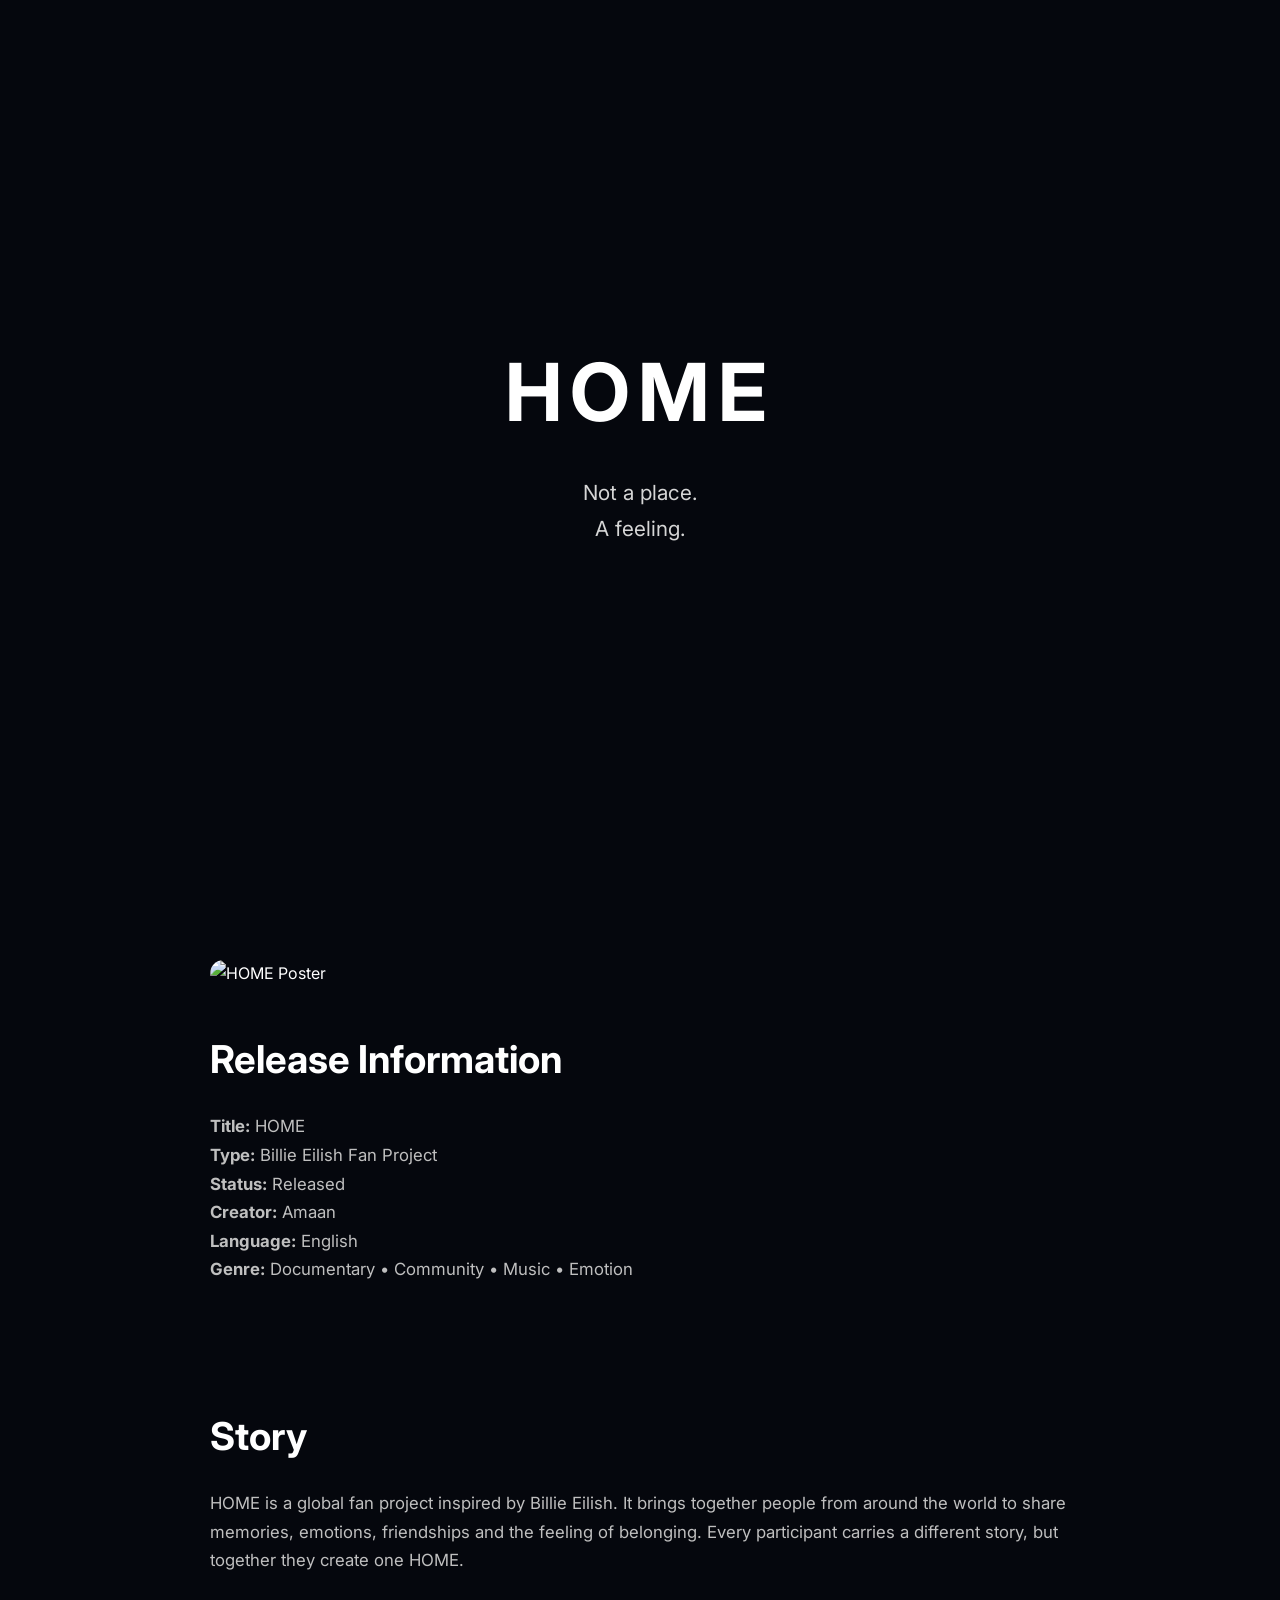
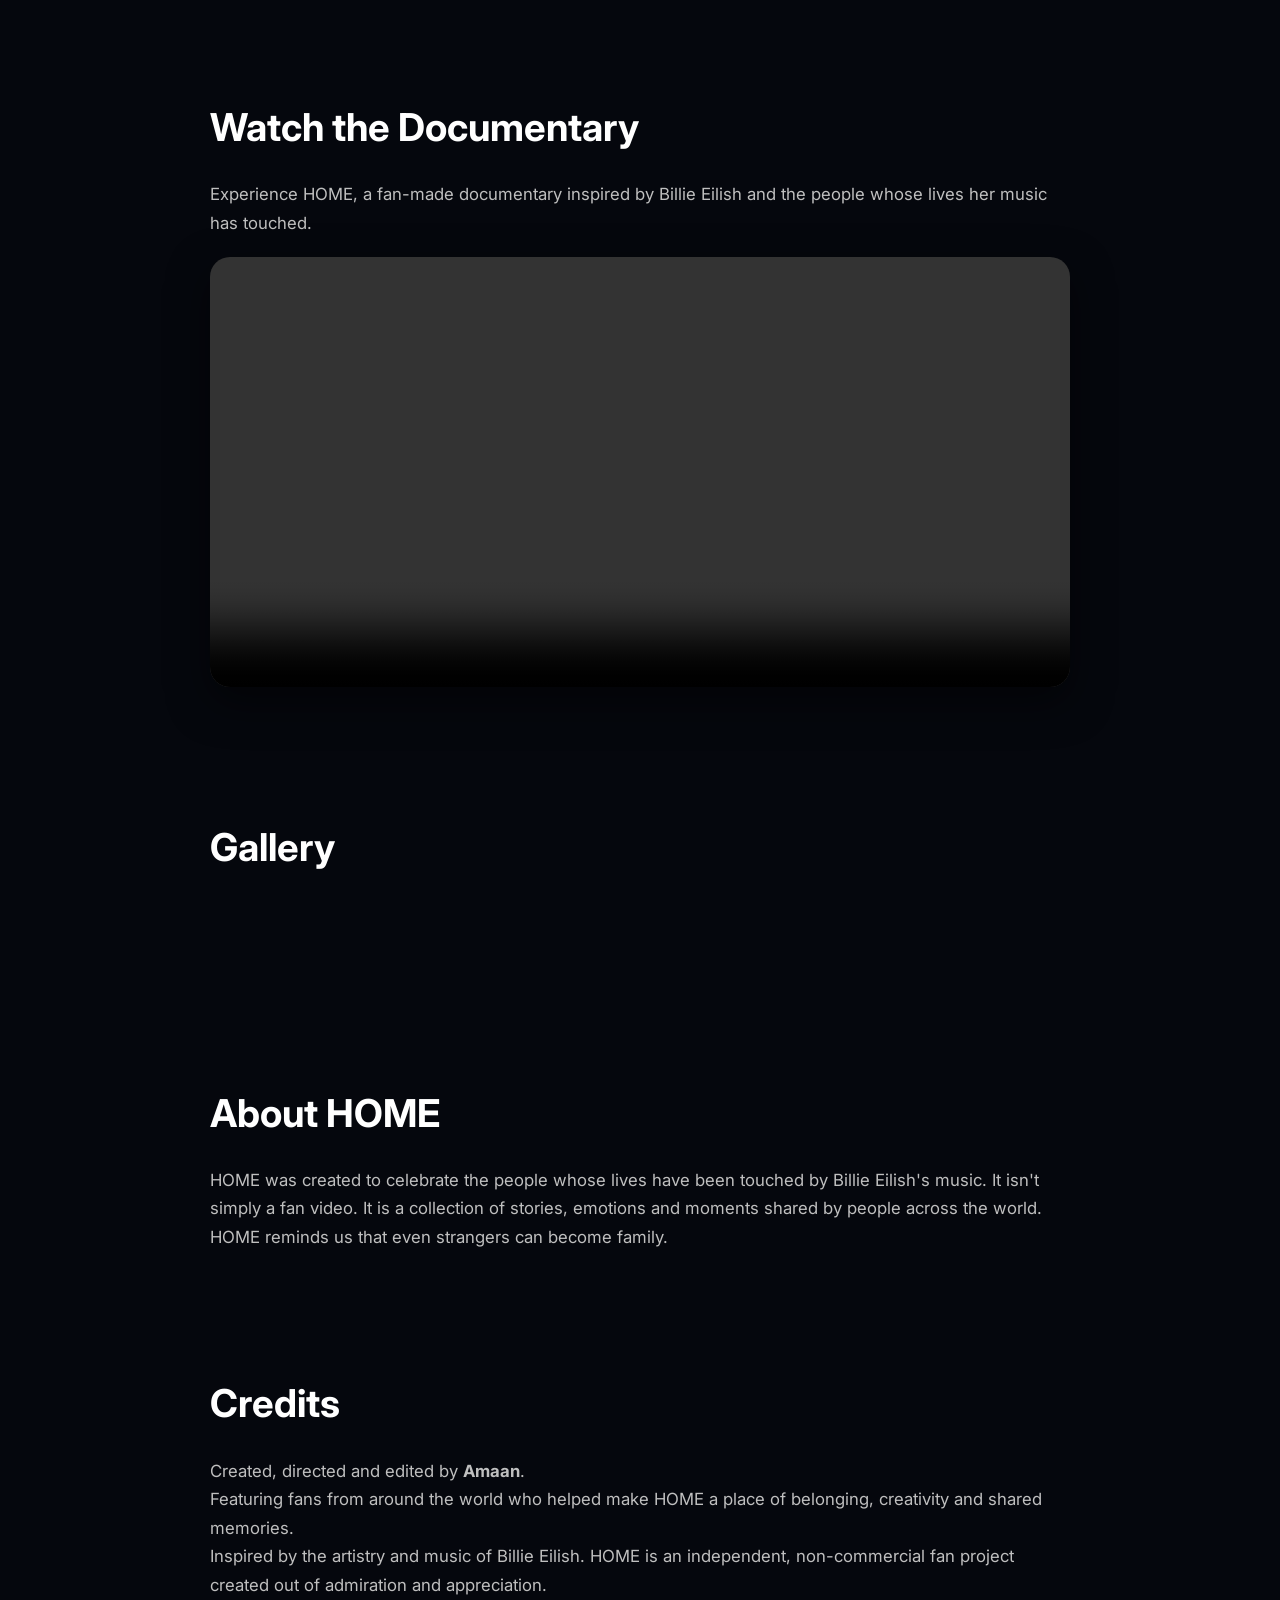
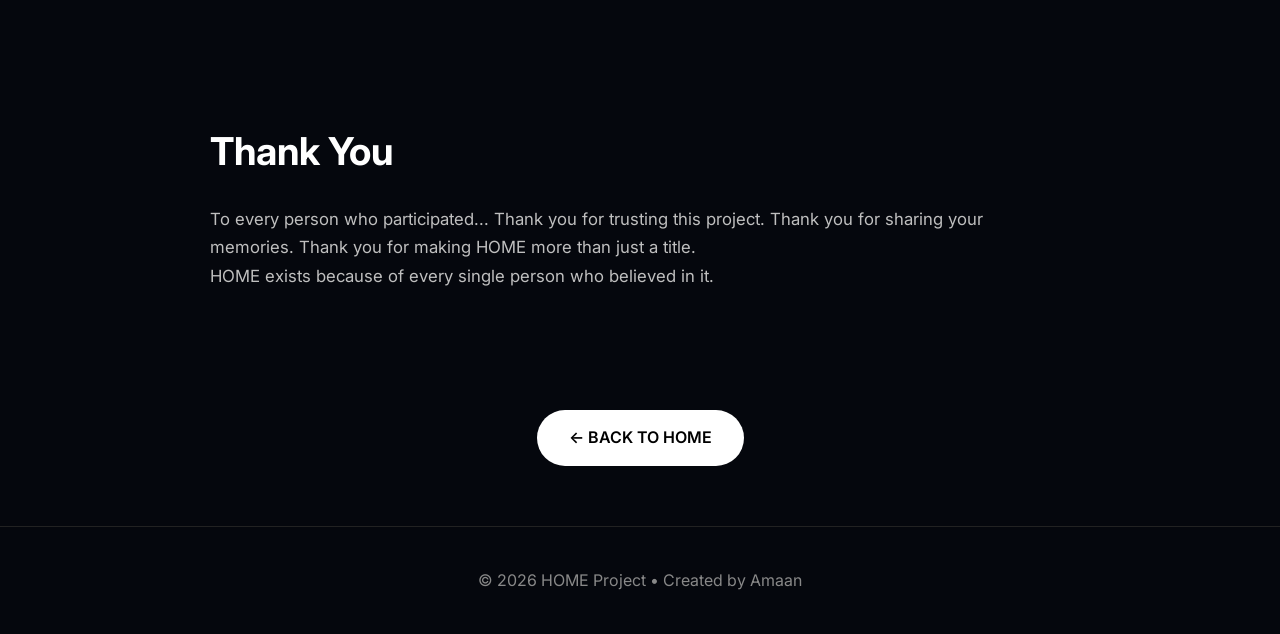
==== home1.html @ 4dfe9a0b "Upload HOME website files" ====
<!DOCTYPE html>
<html lang="en">

<head>
    <meta charset="UTF-8">
    <meta name="viewport" content="width=device-width, initial-scale=1.0">
    <title>HOME | Official Project</title>

    <link rel="stylesheet" href="style.css">

    <link rel="preconnect" href="https://fonts.googleapis.com">
    <link rel="preconnect" href="https://fonts.gstatic.com" crossorigin>

    <link href="https://fonts.googleapis.com/css2?family=Inter:wght@300;400;600;700;900&display=swap" rel="stylesheet">
</head>

<body>

    <header class="hero">

        <div class="overlay">

            <h1>HOME</h1>

            <p>
                Not a place.<br>
                A feeling.
            </p>

        </div>

    </header>

    <section class="section">

        <img src="assets/home q poster.jpg" alt="HOME Poster"
            style="width:100%; border-radius:18px; margin-bottom:40px;">

        <h2>Release Information</h2>

        <p><strong>Title:</strong> HOME</p>

        <p><strong>Type:</strong> Billie Eilish Fan Project</p>

        <p><strong>Status:</strong> Released</p>

        <p><strong>Creator:</strong> Amaan</p>

        <p><strong>Language:</strong> English</p>

        <p><strong>Genre:</strong> Documentary • Community • Music • Emotion</p>

    </section>

    <section class="section">

        <h2>Story</h2>

        <p>

            HOME is a global fan project inspired by Billie Eilish.

            It brings together people from around the world to share
            memories, emotions, friendships and the feeling of belonging.

            Every participant carries a different story,
            but together they create one HOME.

        </p>

    </section>

    <section class="section">

        <h2>Watch the Documentary</h2>
        <p>
            Experience HOME, a fan-made documentary inspired by Billie Eilish and the people whose lives her music has
            touched.
        </p>

        <video controls width="100%">
            <source src="assets/HOME documentary.mp4" type="video/mp4">
            Your browser does not support the video tag.
        </video>

    </section>

    <section class="section">

        <h2>Gallery</h2>

        <div class="gallery">

            <img src="assets/AMAAN.jpg" alt="">
            <img src="assets/reya.jpg" alt="">
            <img src="assets/grace.jpg" alt="">
            <img src="assets/shravni.jpg" alt="">
            <img src="assets/afiya.jpg" alt="">
            <img src="assets/muskaan.jpg" alt="">
            <img src="assets/saeed.jpg" alt="">
            <img src="assets/maya.jpg" alt="">
            <img src="assets/prisa.jpg" alt="">
            <img src="assets/purbasha.jpg" alt="">
            <img src="assets/billu.jpg" alt="">

        </div>

    </section>

    <section class="section">

        <h2>About HOME</h2>

        <p>

            HOME was created to celebrate the people whose lives
            have been touched by Billie Eilish's music.

            It isn't simply a fan video.

            It is a collection of stories,
            emotions and moments shared by people across the world.

            HOME reminds us that even strangers can become family.

        </p>

    </section>
    <section class="section">

        <h2>Credits</h2>

        <p>
            Created, directed and edited by <strong>Amaan</strong>.
        </p>

        <p>
            Featuring fans from around the world who helped make HOME
            a place of belonging, creativity and shared memories.
        </p>

        <p>
            Inspired by the artistry and music of Billie Eilish.
            HOME is an independent, non-commercial fan project created
            out of admiration and appreciation.
        </p>

    </section>

    <section class="section">

        <h2>Thank You</h2>

        <p>

            To every person who participated...

            Thank you for trusting this project.

            Thank you for sharing your memories.

            Thank you for making HOME more than just a title.

        </p>

        <p>

            HOME exists because of every single person
            who believed in it.

        </p>

    </section>

    <section class="section" style="text-align:center;">

        <a href="index.html" class="btn">

            ← BACK TO HOME

        </a>

    </section>

    <footer>

        <p>
            © 2026 HOME Project • Created by Amaan
        </p>

    </footer>

    <script src="script.js"></script>

</body>

</html>
---- style.css ----
* {
    margin: 0;
    padding: 0;
    box-sizing: border-box;
}

html {
    scroll-behavior: smooth;
}

body {
    font-family: 'Inter', sans-serif;
    background: #05070d;
    color: white;
    line-height: 1.7;
}

.hero {
    height: 100vh;
    background: linear-gradient(rgba(5,7,13,0.6), rgba(5,7,13,0.9)),
                url("assets/OCEAN.jpg");
    background-size: cover;
    background-position: center;
    display: flex;
    align-items: center;
    justify-content: center;
    text-align: center;
}

.overlay h1 {
    font-size: 5rem;
    letter-spacing: 8px;
    margin-bottom: 15px;
}

.overlay p {
    font-size: 1.3rem;
    color: #d6d6d6;
    margin-bottom: 30px;
}

.btn {
    display: inline-block;
    padding: 14px 32px;
    background: white;
    color: black;
    text-decoration: none;
    border-radius: 50px;
    font-weight: 600;
    transition: 0.3s;
}

.btn:hover {
    transform: translateY(-3px);
    background: #d9d9d9;
}

.section {
    max-width: 900px;
    margin: auto;
    padding: 60px 20px;
}

.section h2 {
    font-size: 2.4rem;
    margin-bottom: 20px;
}

.section p {
    color: #bfbfbf;
    font-size: 1.05rem;
}

video {
    width: 100%;
    border-radius: 16px;
    margin-top: 20px;
}

.timeline {
    display: flex;
    flex-direction: column;
    gap: 20px;
    margin-top: 30px;
}

.timeline div {
    background: #111827;
    padding: 20px;
    border-radius: 12px;
    border-left: 4px solid #4f8cff;
    transition: 0.3s;
}

.timeline div:hover {
    transform: translateX(10px);
}

.join {
    text-align: center;
}

footer {
    text-align: center;
    padding: 40px 20px;
    color: #888;
    border-top: 1px solid #222;
}

@media (max-width: 768px) {
    .overlay h1 {
        font-size: 3rem;
    }

    .overlay p {
        font-size: 1rem;
    }

    .section h2 {
        font-size: 2rem;
    }
}

.timeline a {
    display: block;
    padding: 20px;
    color: white;
    text-decoration: none;
    background: rgba(255,255,255,0.05);
    border-left: 4px solid #3ba8ff;
    border-radius: 12px;
    margin-bottom: 15px;
}
video {
    width: 100%;
    border-radius: 20px;
    box-shadow: 0 15px 40px rgba(0,0,0,0.5);
    margin-top: 20px;
}
.gallery {
    display: grid;
    grid-template-columns: repeat(auto-fit, minmax(220px, 1fr));
    gap: 20px;
    margin-top: 20px;
}

.gallery img {
    width: 100%;
    border-radius: 15px;
    display: block;
    transition: transform 0.3s ease;
}

.gallery img:hover {
    transform: scale(1.03);
}
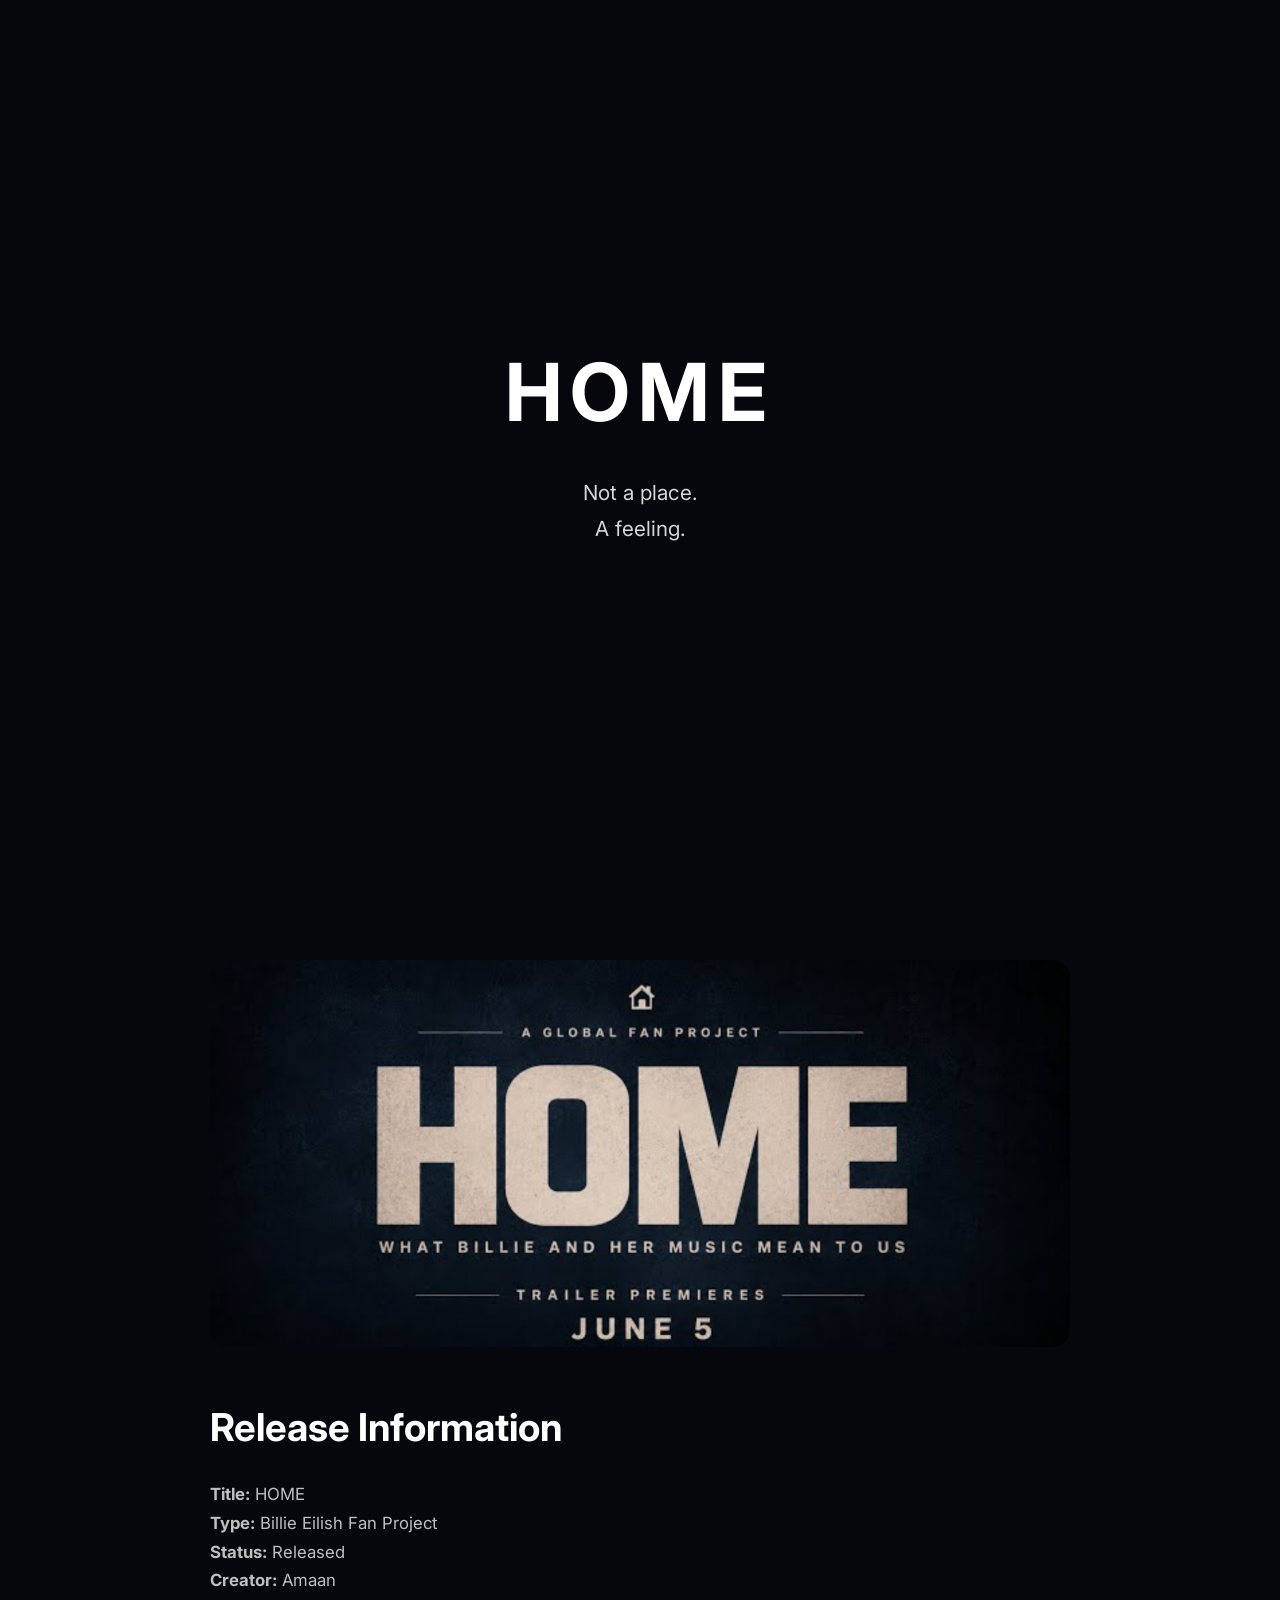
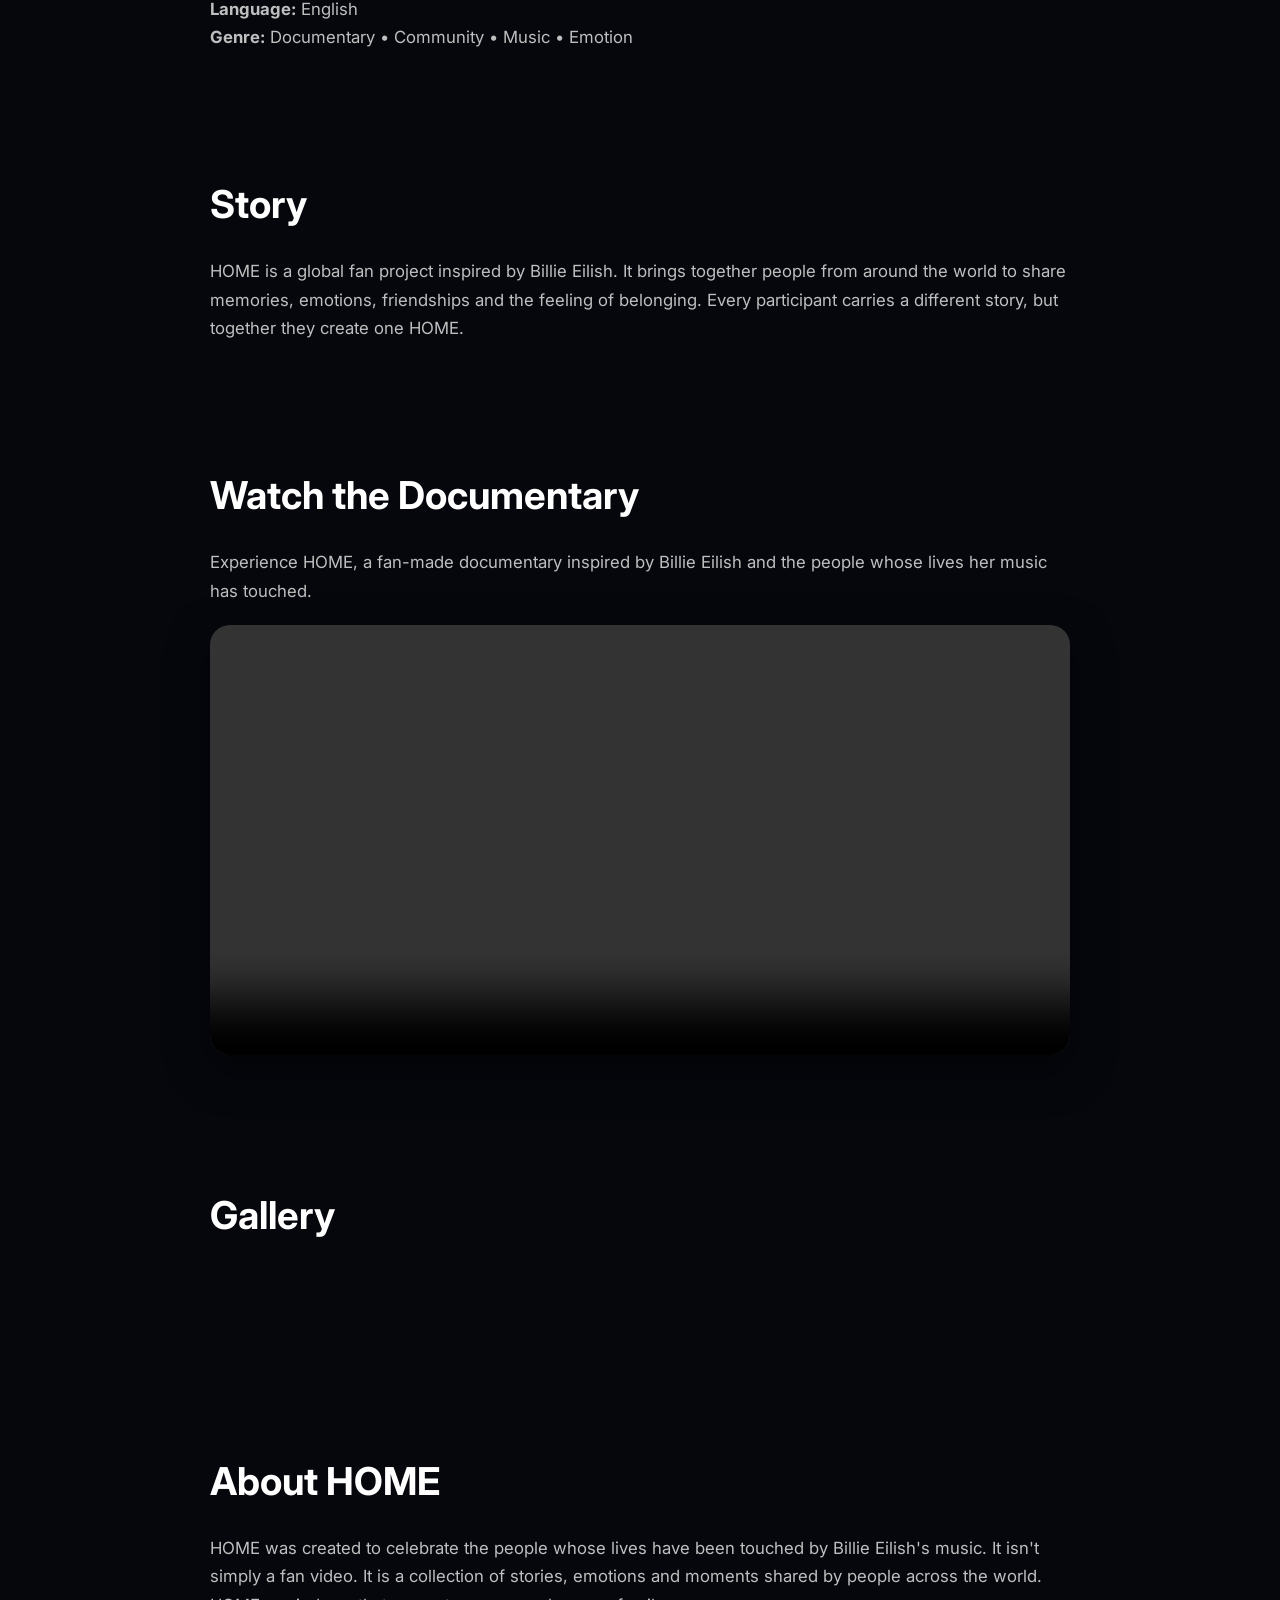
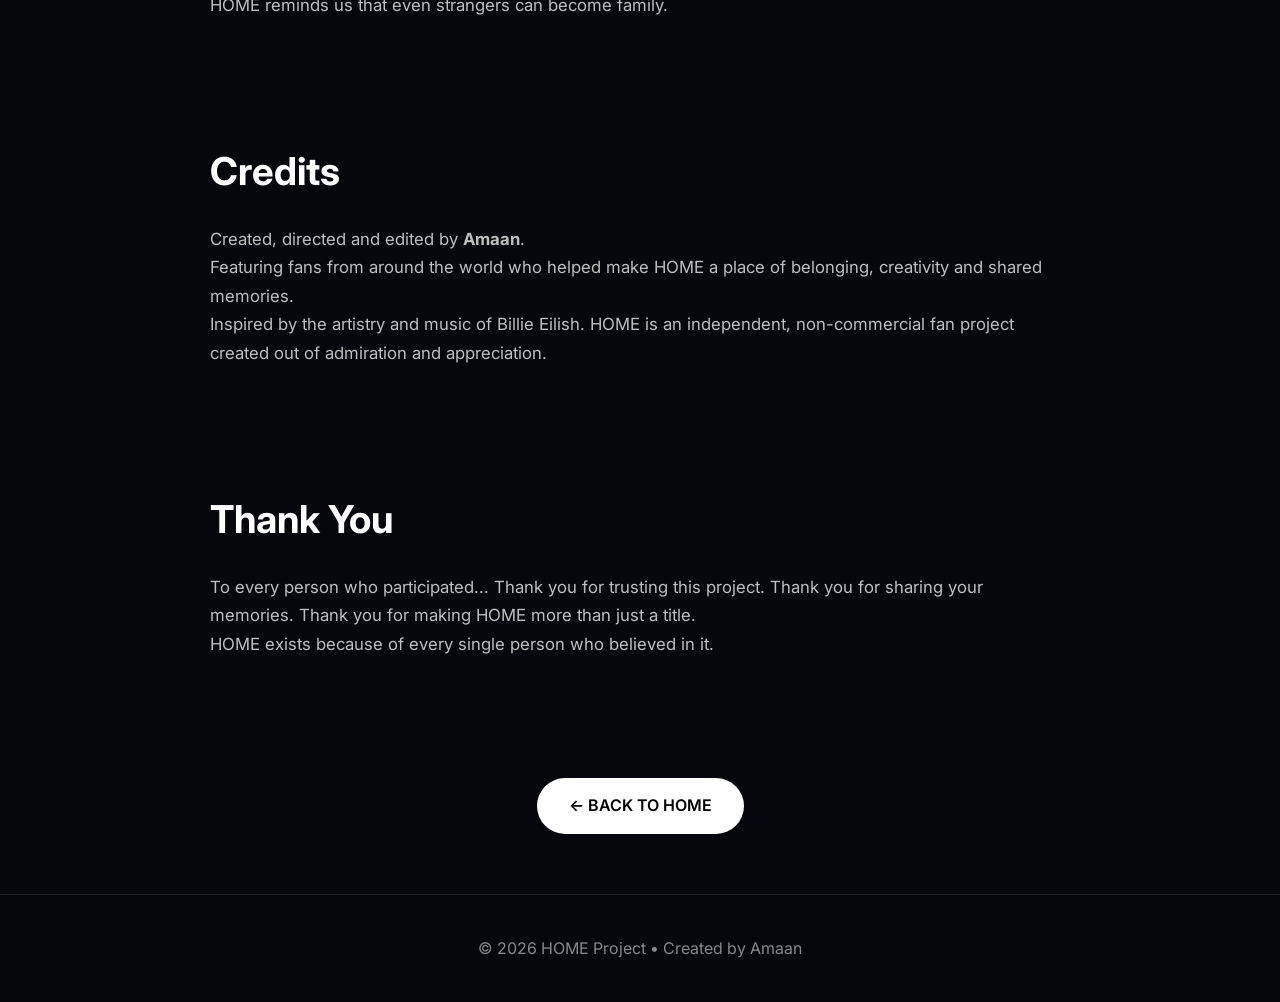
==== commit e1c89591: "Update home1.html" ====
--- a/home1.html
+++ b/home1.html
@@ -33,7 +33,7 @@
 
     <section class="section">
 
-        <img src="assets/home q poster.jpg" alt="HOME Poster"
+        <img src="home q poster.jpg" alt="HOME Poster"
             style="width:100%; border-radius:18px; margin-bottom:40px;">
 
         <h2>Release Information</h2>
@@ -194,4 +194,4 @@
 
 </body>
 
-</html>+</html>
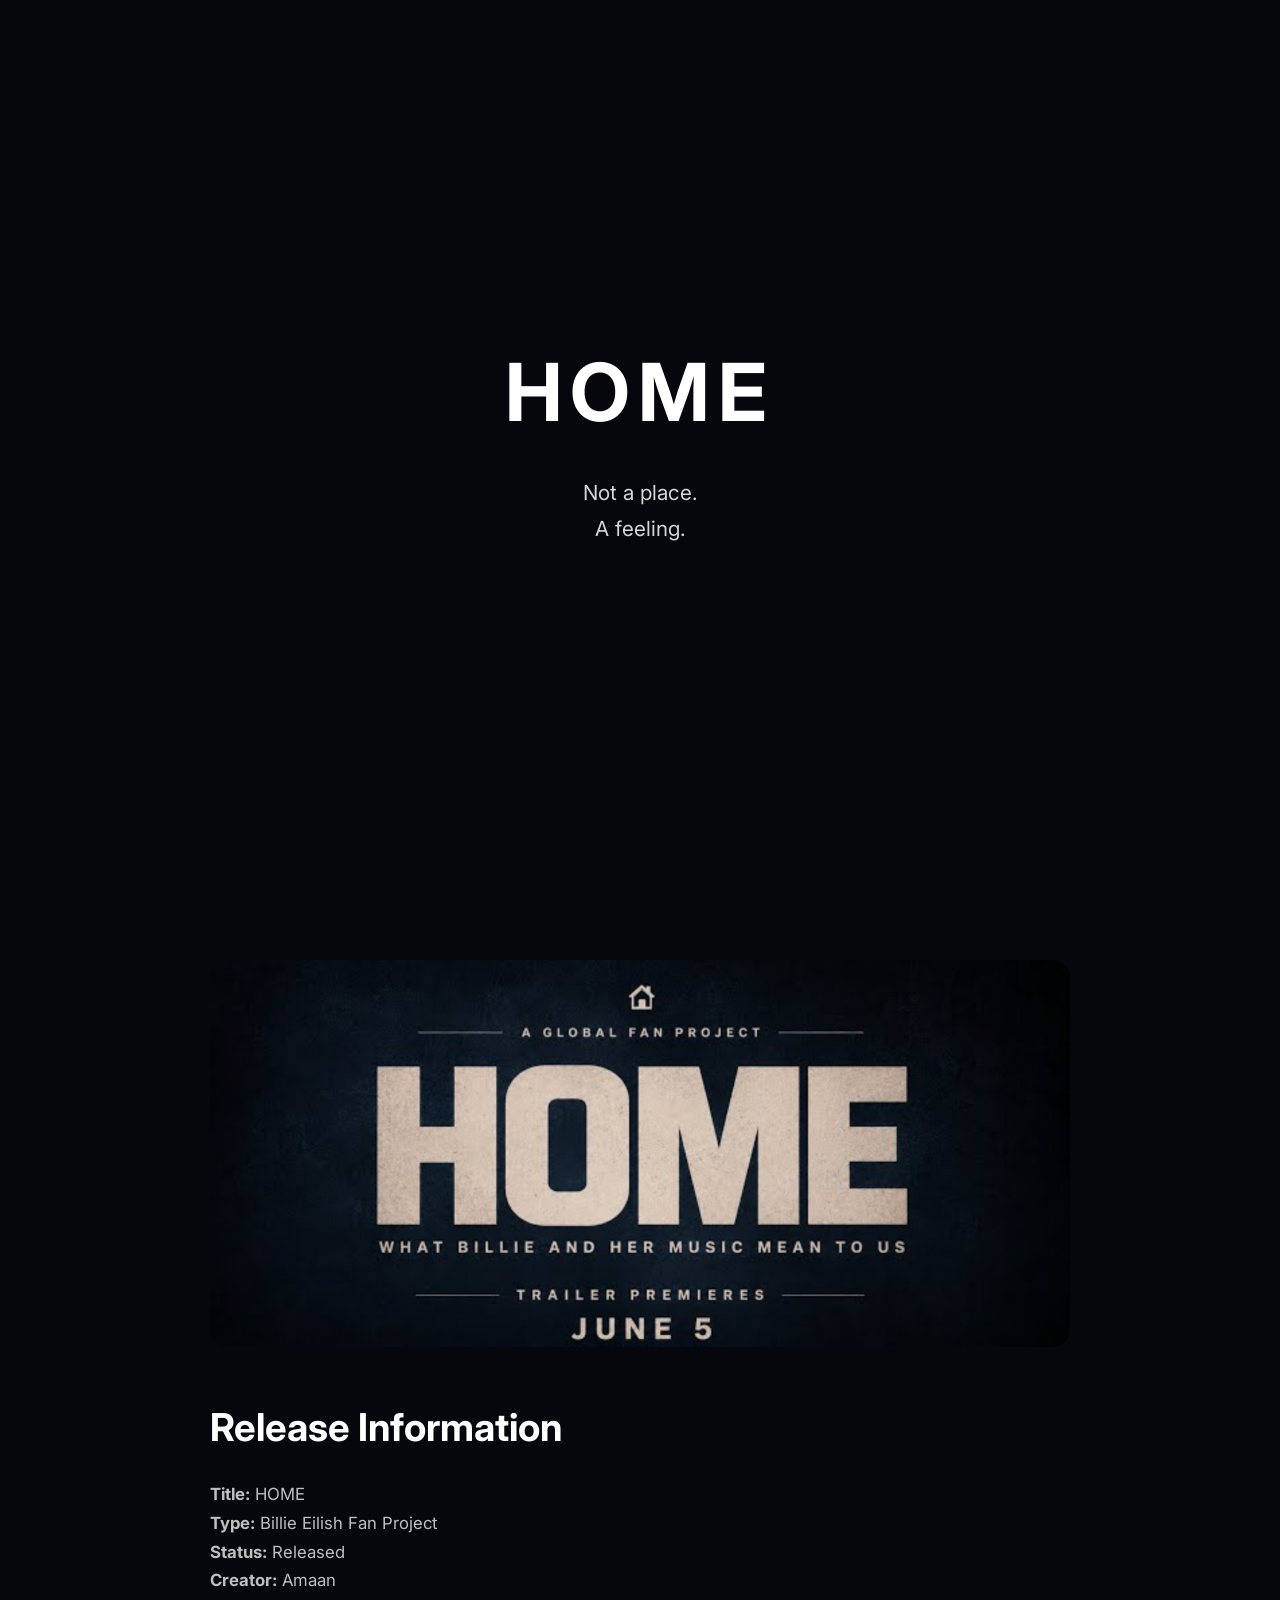
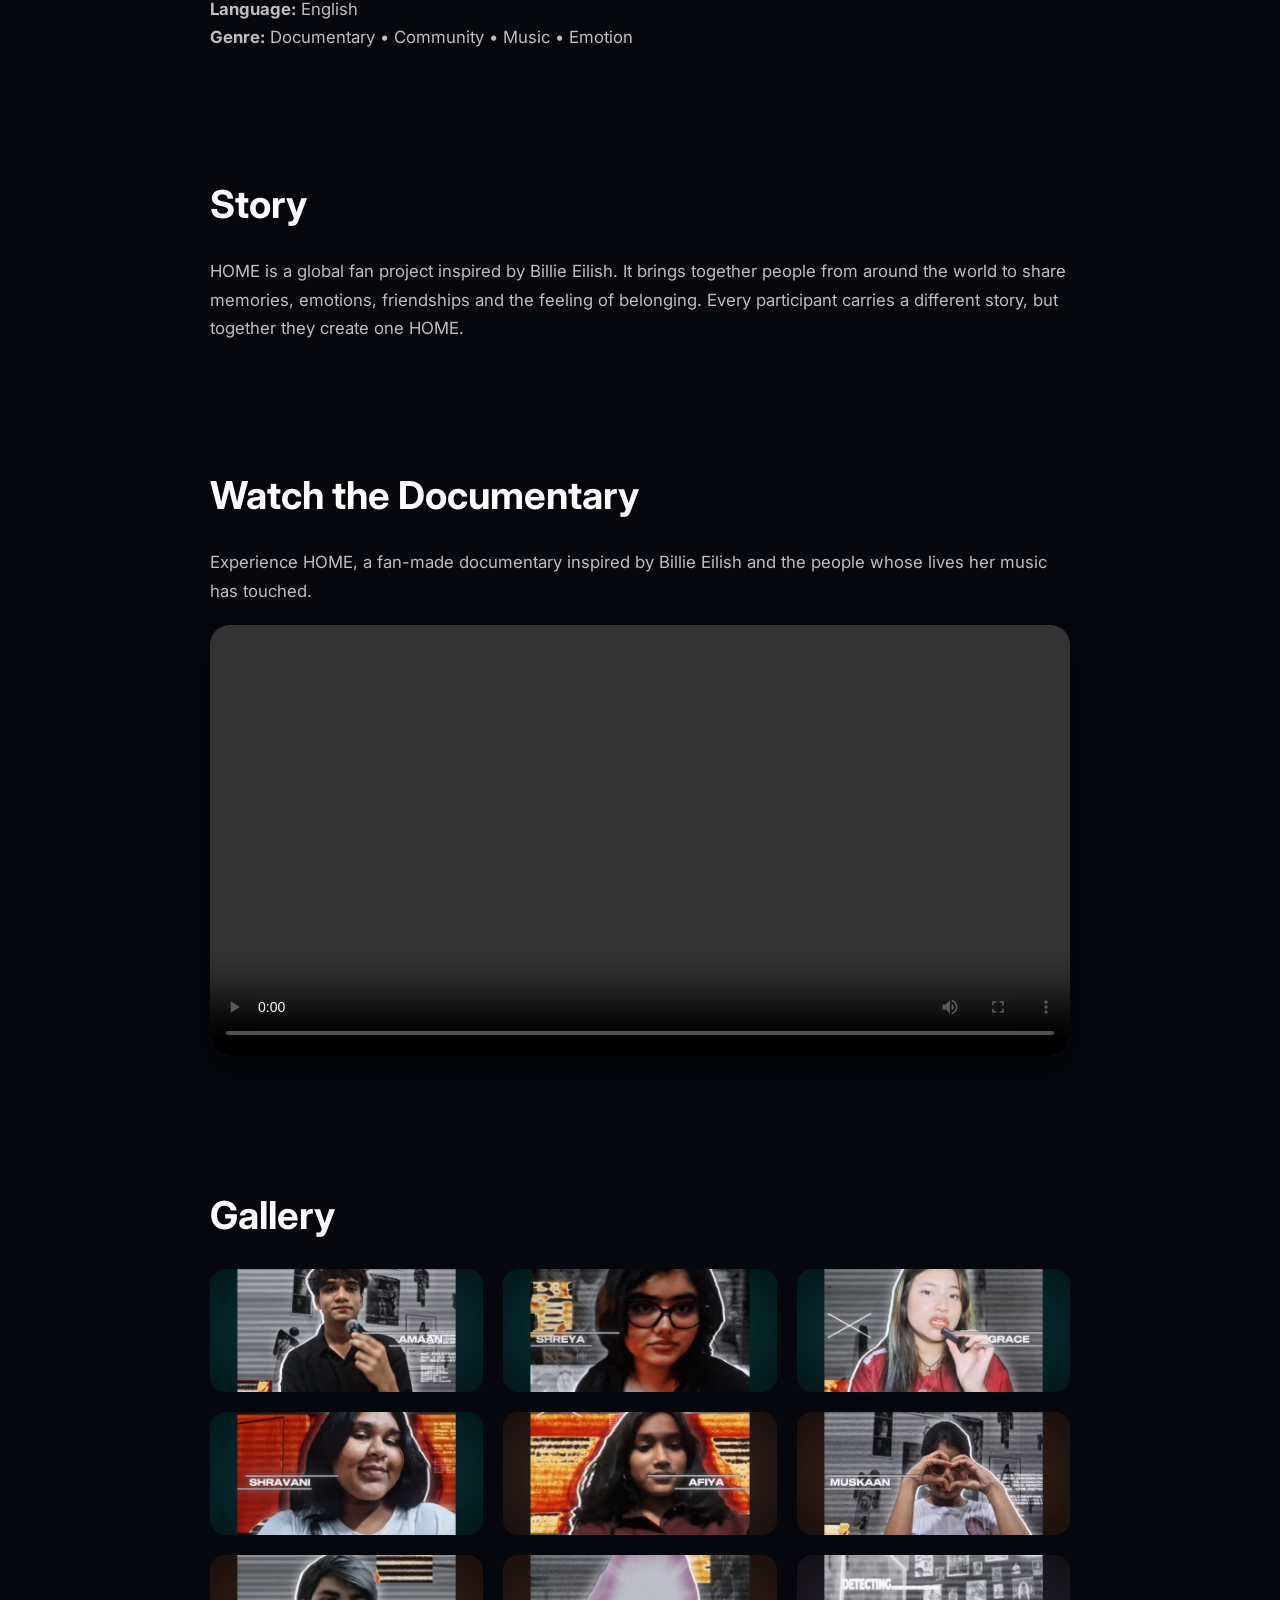
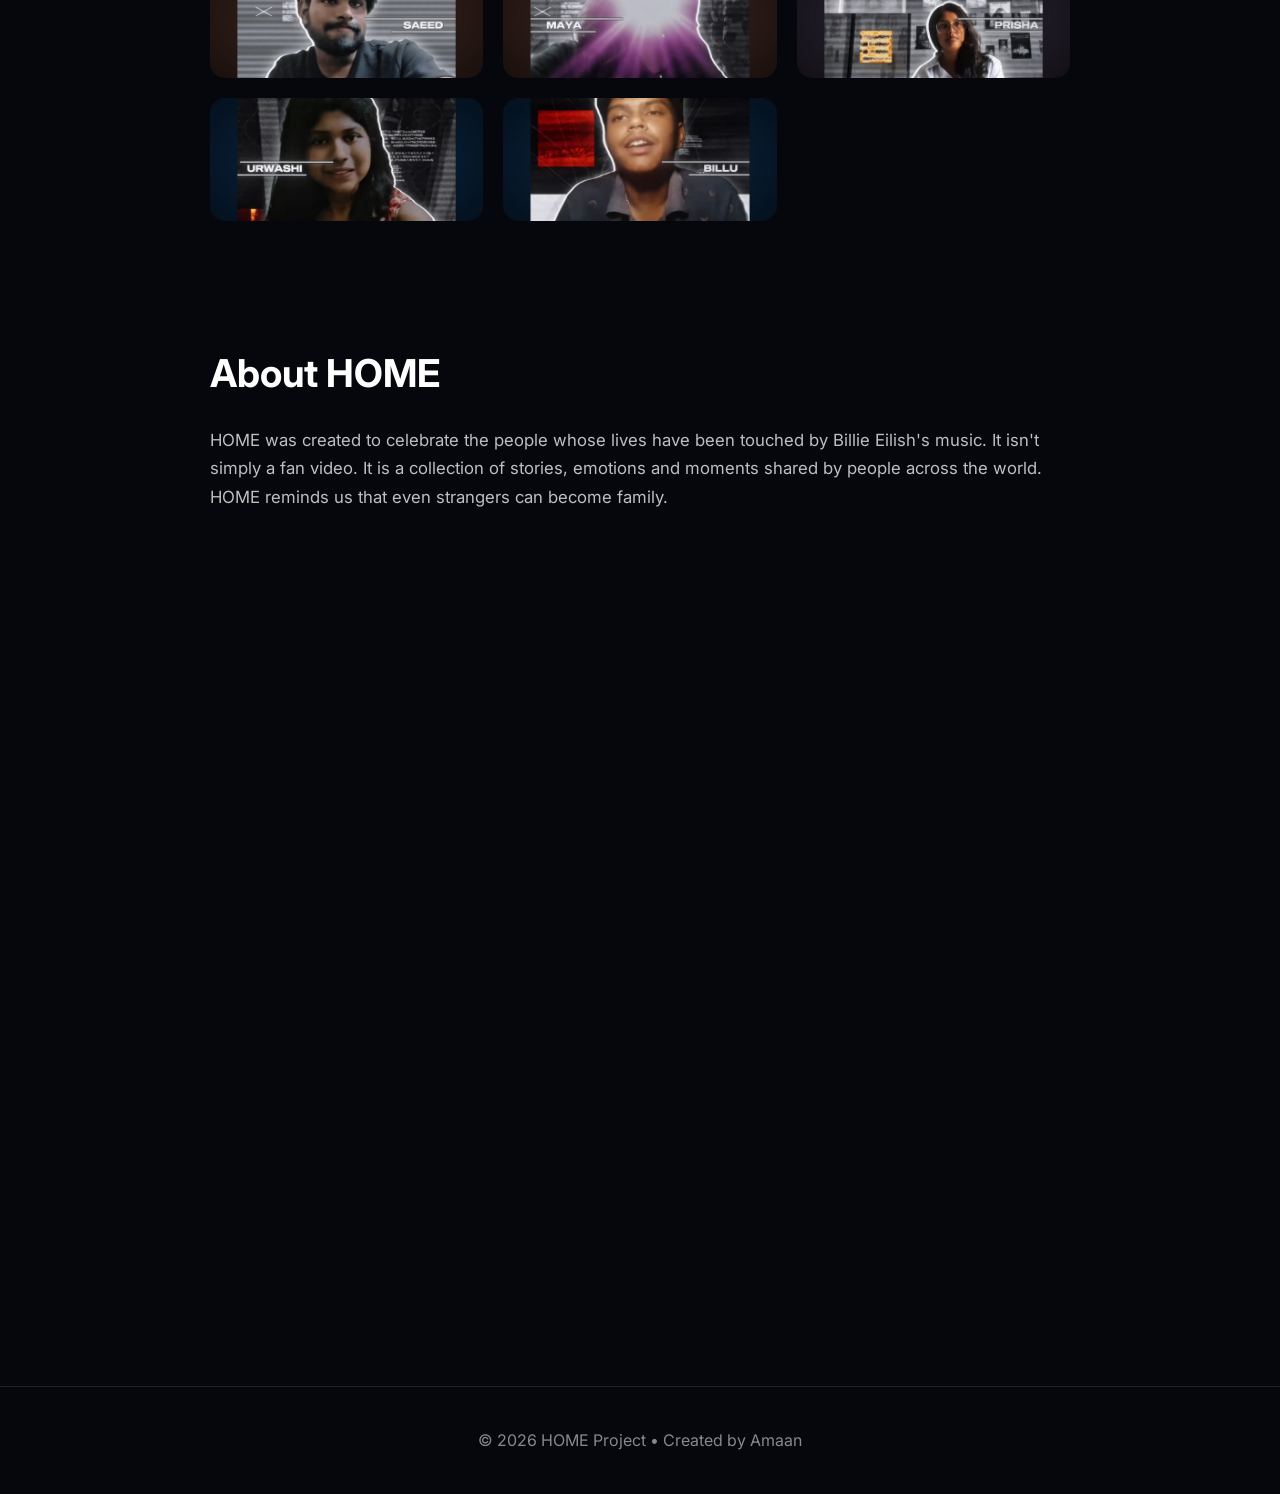
==== commit 3e253c8e: "Update home1.html" ====
--- a/home1.html
+++ b/home1.html
@@ -91,17 +91,17 @@
 
         <div class="gallery">
 
-            <img src="assets/AMAAN.jpg" alt="">
-            <img src="assets/reya.jpg" alt="">
-            <img src="assets/grace.jpg" alt="">
-            <img src="assets/shravni.jpg" alt="">
-            <img src="assets/afiya.jpg" alt="">
-            <img src="assets/muskaan.jpg" alt="">
-            <img src="assets/saeed.jpg" alt="">
-            <img src="assets/maya.jpg" alt="">
-            <img src="assets/prisa.jpg" alt="">
-            <img src="assets/purbasha.jpg" alt="">
-            <img src="assets/billu.jpg" alt="">
+            <img src="AMAAN.jpg" alt="">
+            <img src="reya.jpg" alt="">
+            <img src="grace.jpg" alt="">
+            <img src="shravni.jpg" alt="">
+            <img src="afiya.jpg" alt="">
+            <img src="muskaan.jpg" alt="">
+            <img src="saeed.jpg" alt="">
+            <img src="maya.jpg" alt="">
+            <img src="prisa.jpg" alt="">
+            <img src="purbasha.jpg" alt="">
+            <img src="billu.jpg" alt="">
 
         </div>
 
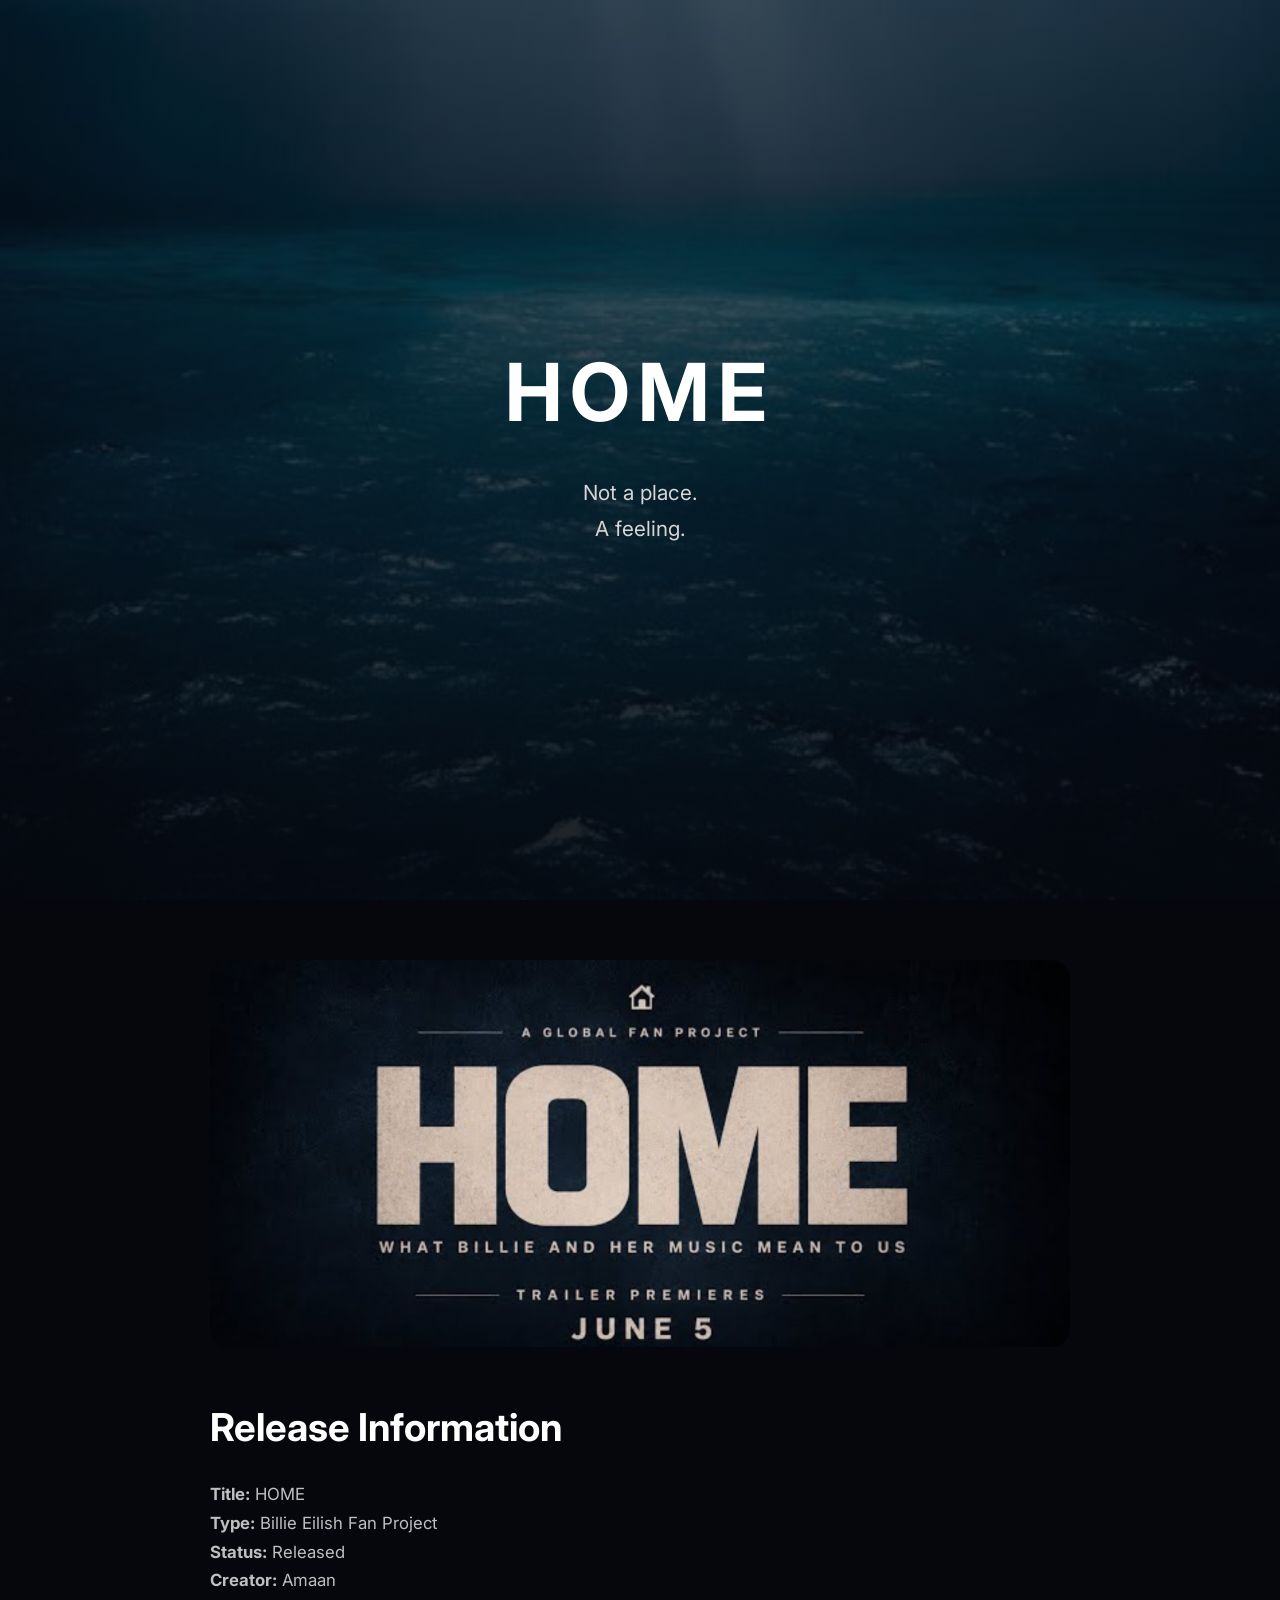
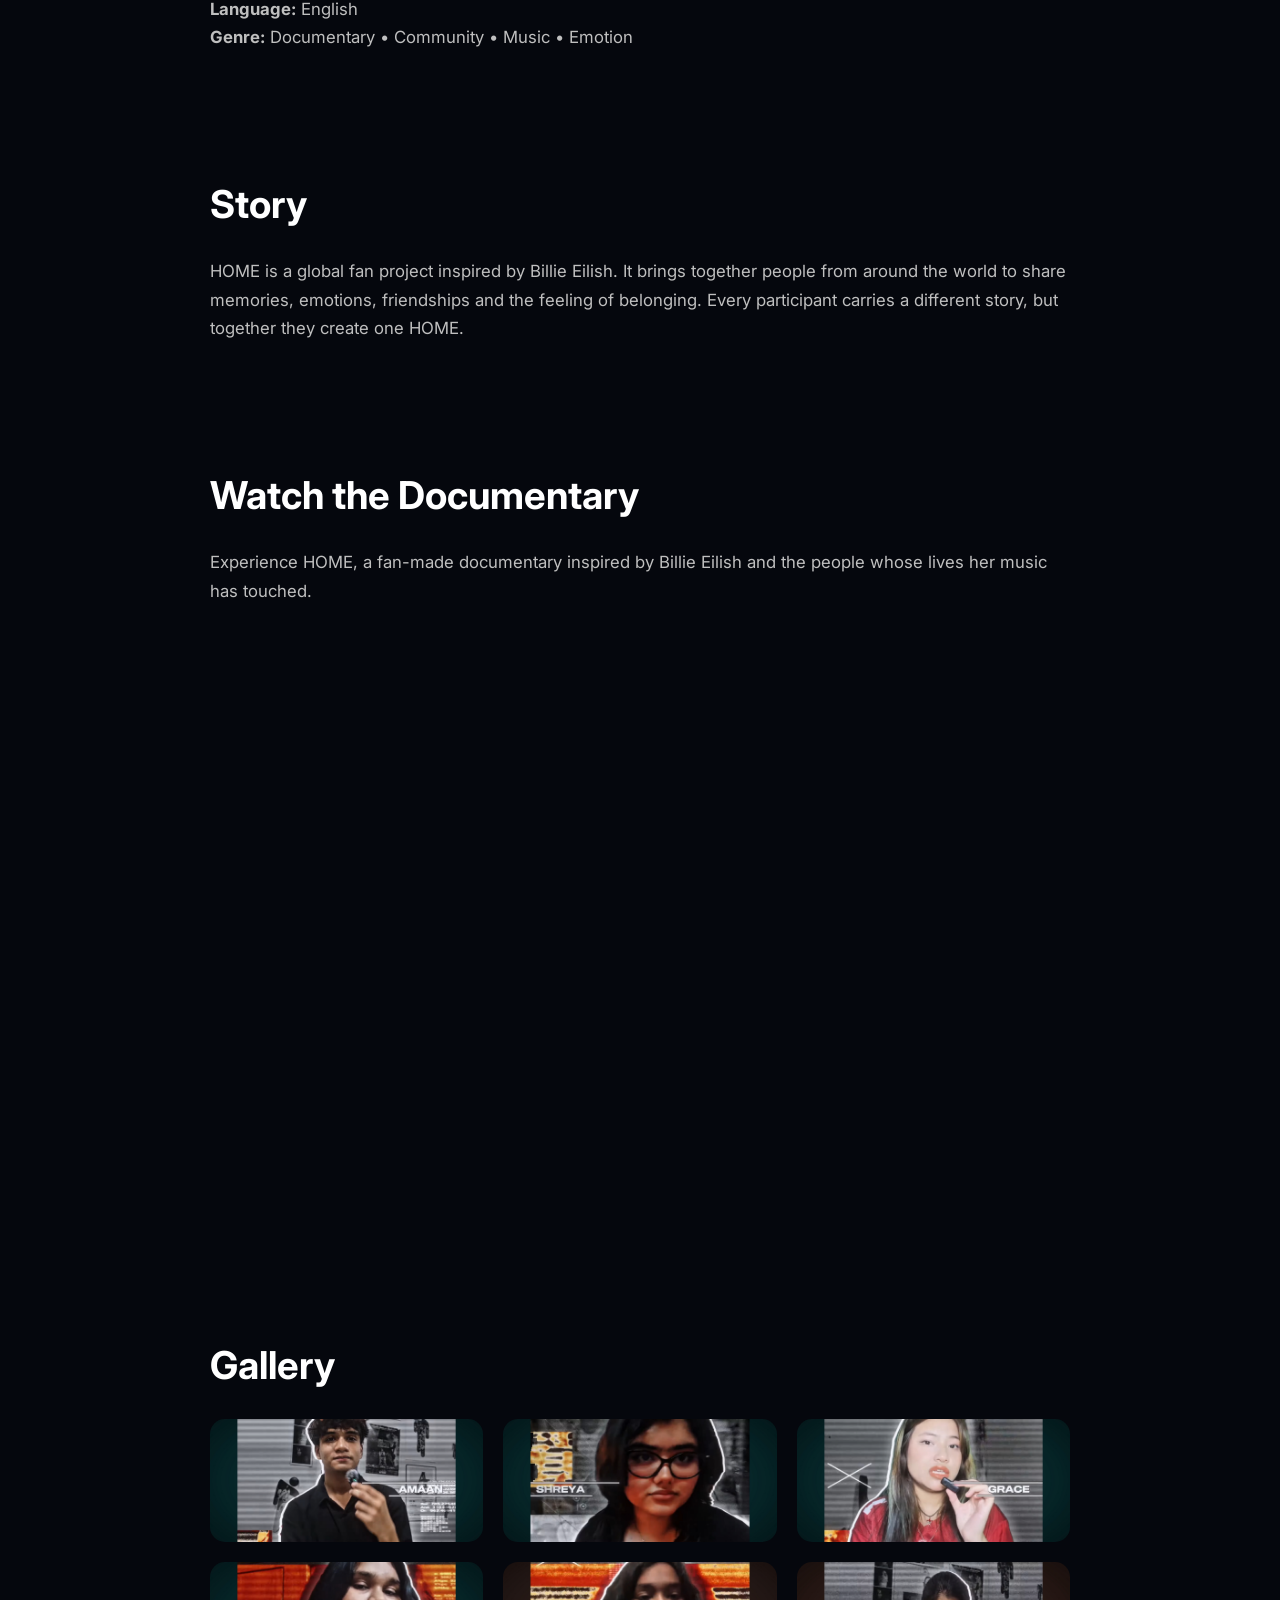
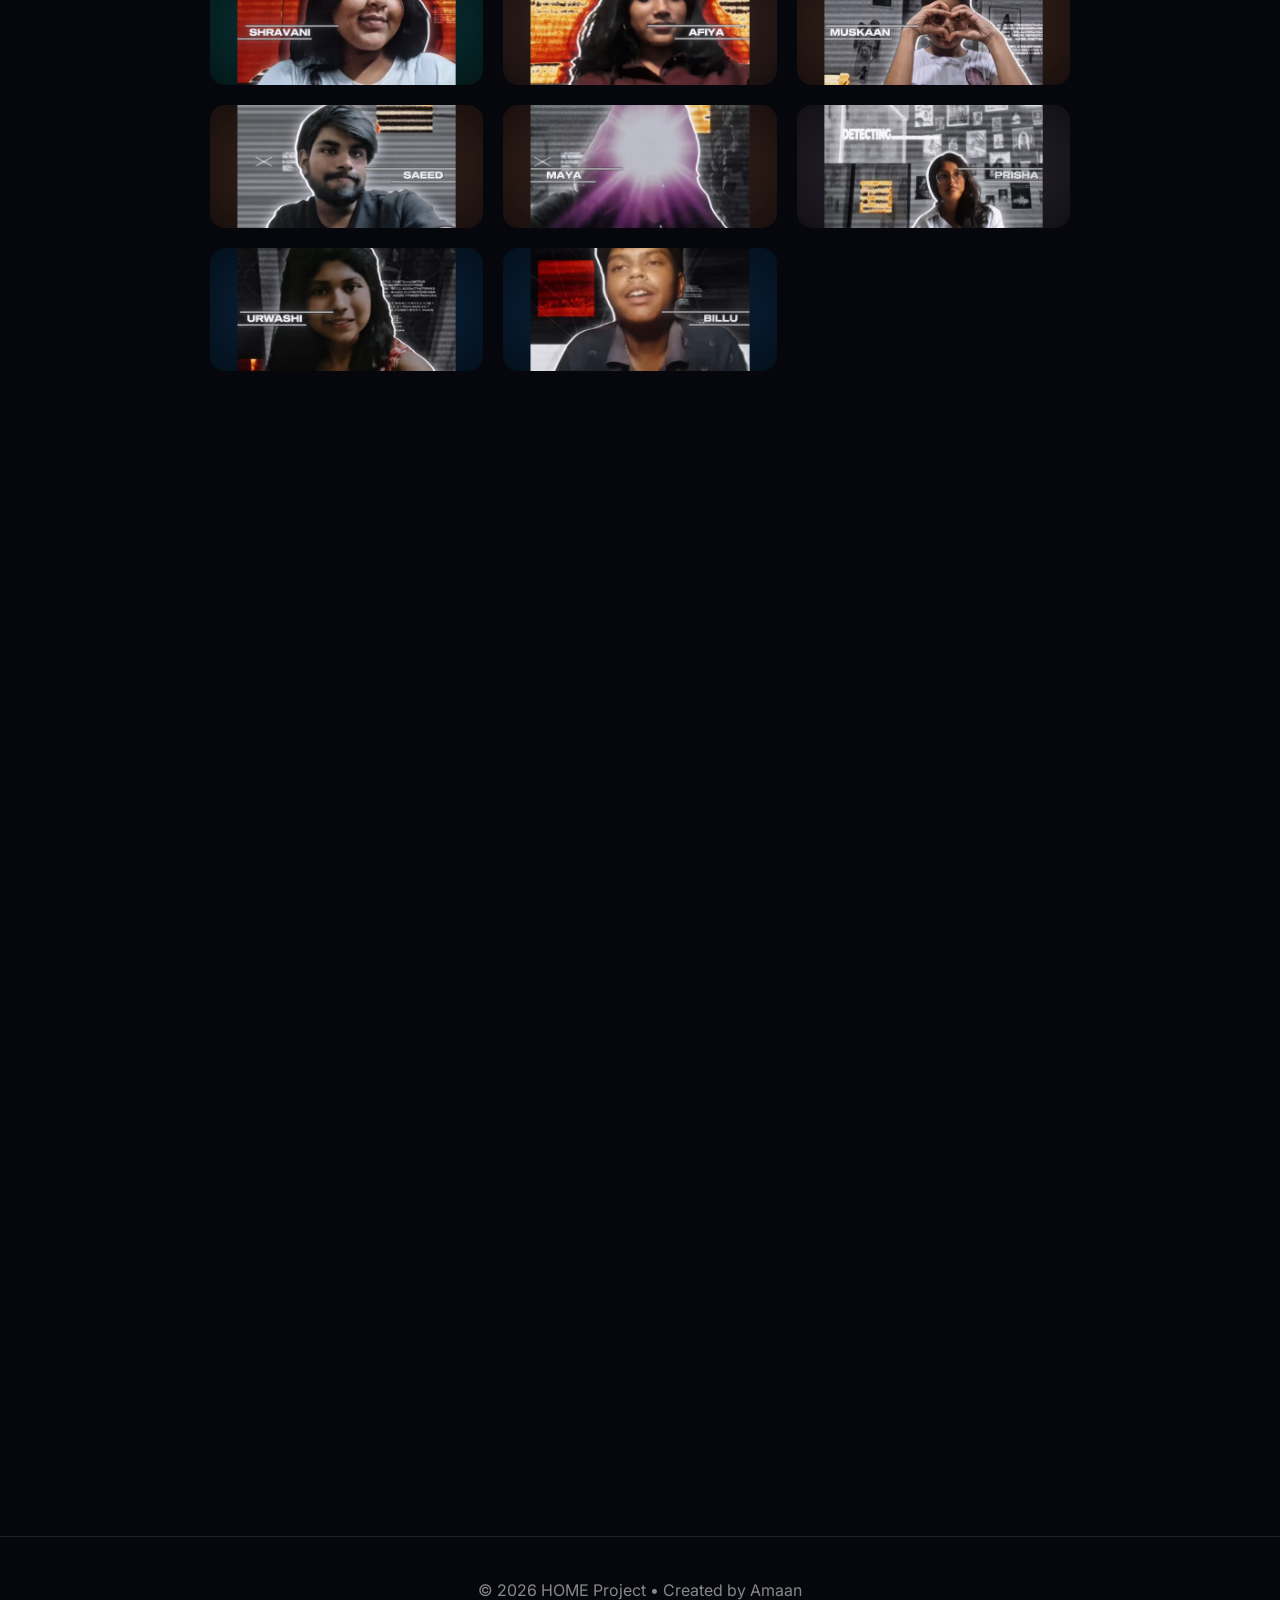
==== commit 73365cf4: "Update home1.html" ====
--- a/home1.html
+++ b/home1.html
@@ -78,10 +78,16 @@
             touched.
         </p>
 
-        <video controls width="100%">
-            <source src="assets/HOME documentary.mp4" type="video/mp4">
-            Your browser does not support the video tag.
-        </video>
+      <iframe
+        width="100%"
+        height="600"
+        src="https://www.youtube.com/embed/XmlFSYzHe3Y"
+        title="HOME Documentary"
+        frameborder="0"
+        allow="accelerometer; autoplay; clipboard-write; encrypted-media; gyroscope; picture-in-picture; web-share"
+        referrerpolicy="strict-origin-when-cross-origin"
+        allowfullscreen>
+    </iframe>
 
     </section>
 
--- a/style.css
+++ b/style.css
@@ -18,7 +18,7 @@
 .hero {
     height: 100vh;
     background: linear-gradient(rgba(5,7,13,0.6), rgba(5,7,13,0.9)),
-                url("assets/OCEAN.jpg");
+                url("OCEAN.jpg");
     background-size: cover;
     background-position: center;
     display: flex;
@@ -153,4 +153,4 @@
 
 .gallery img:hover {
     transform: scale(1.03);
-}+}
